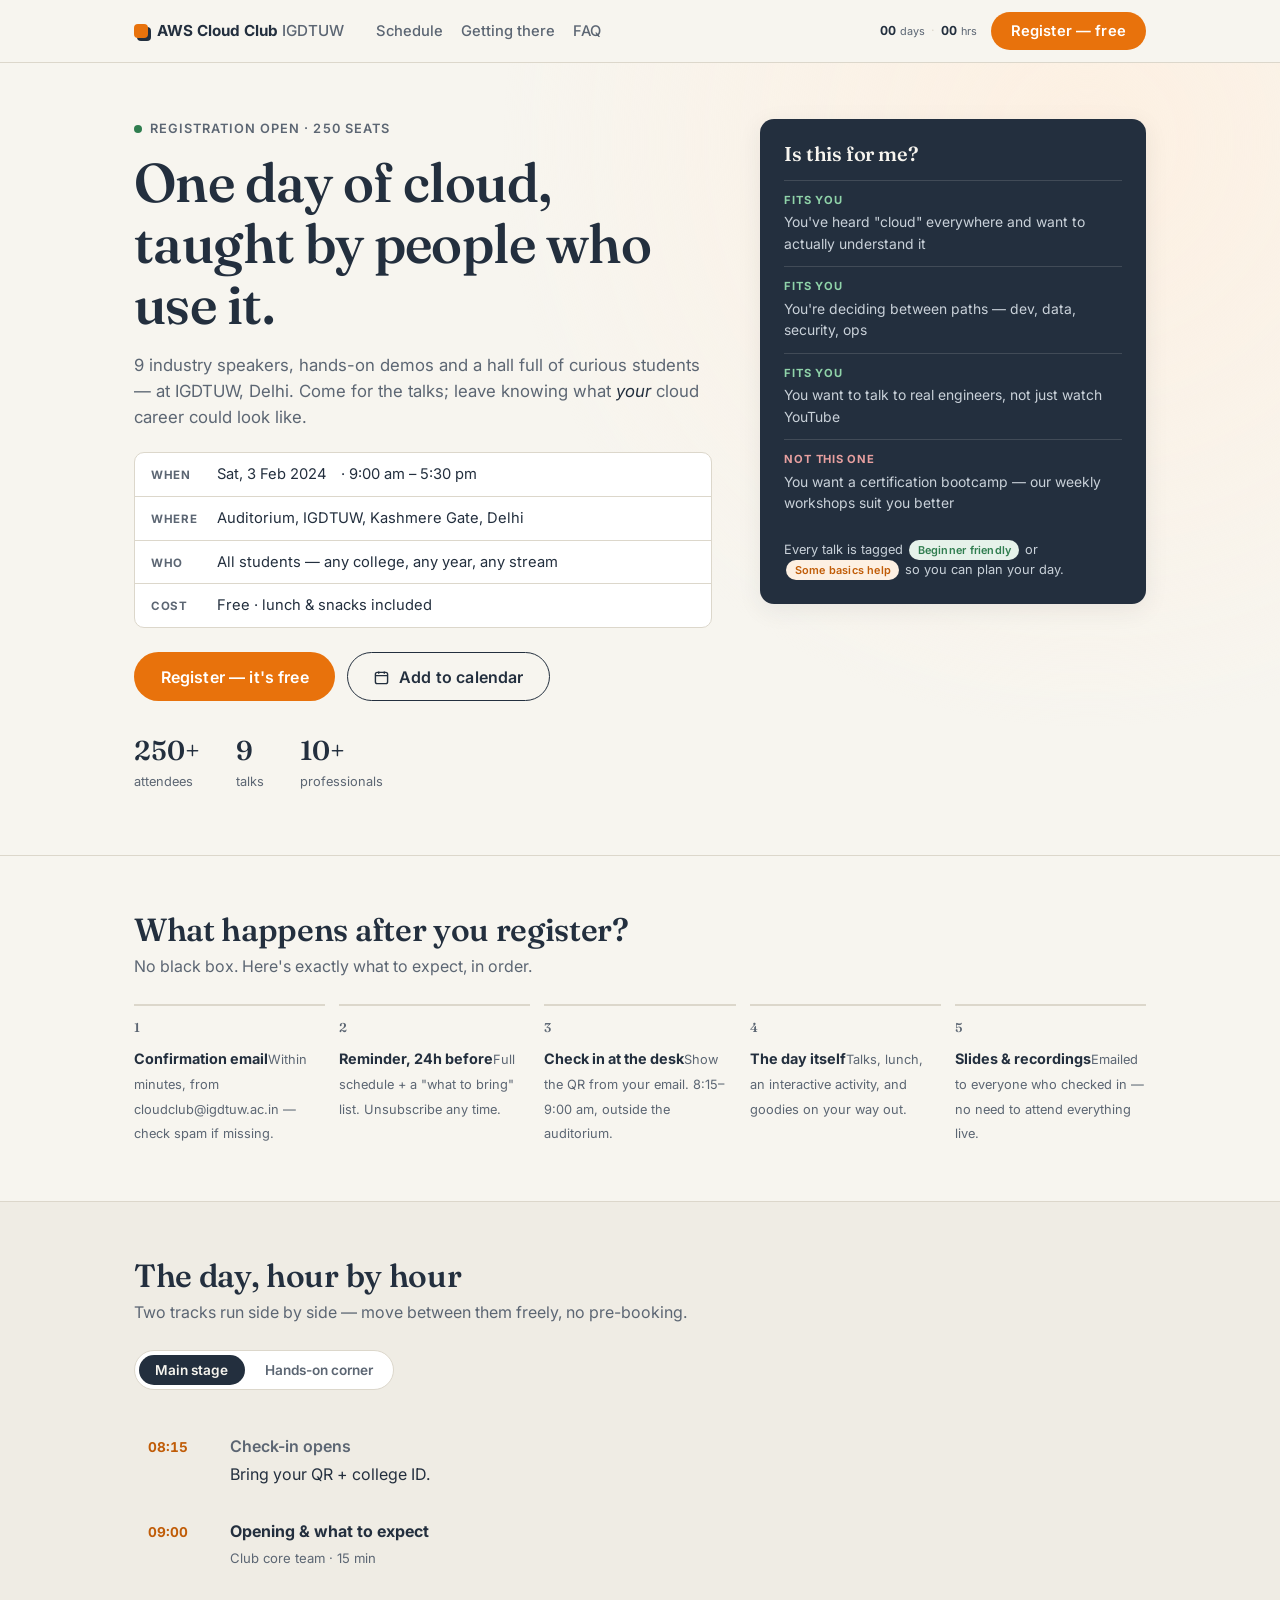
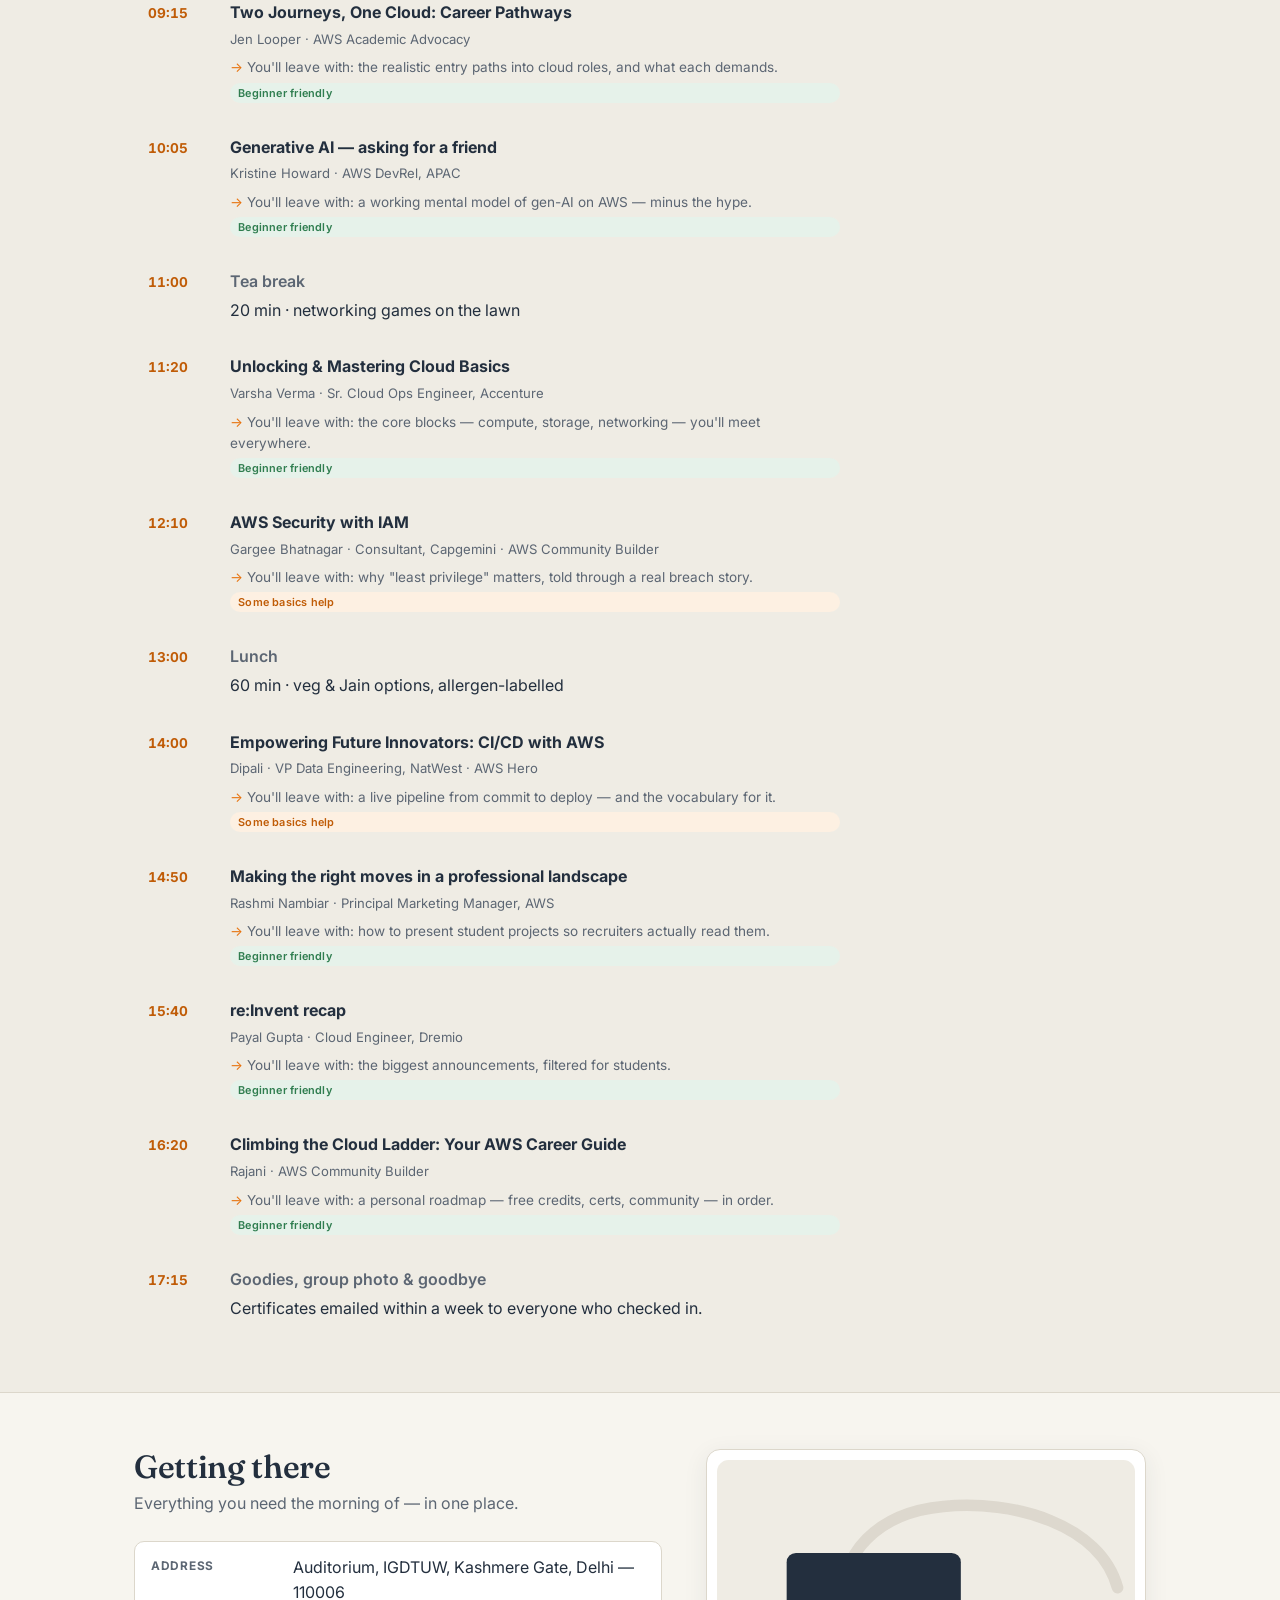
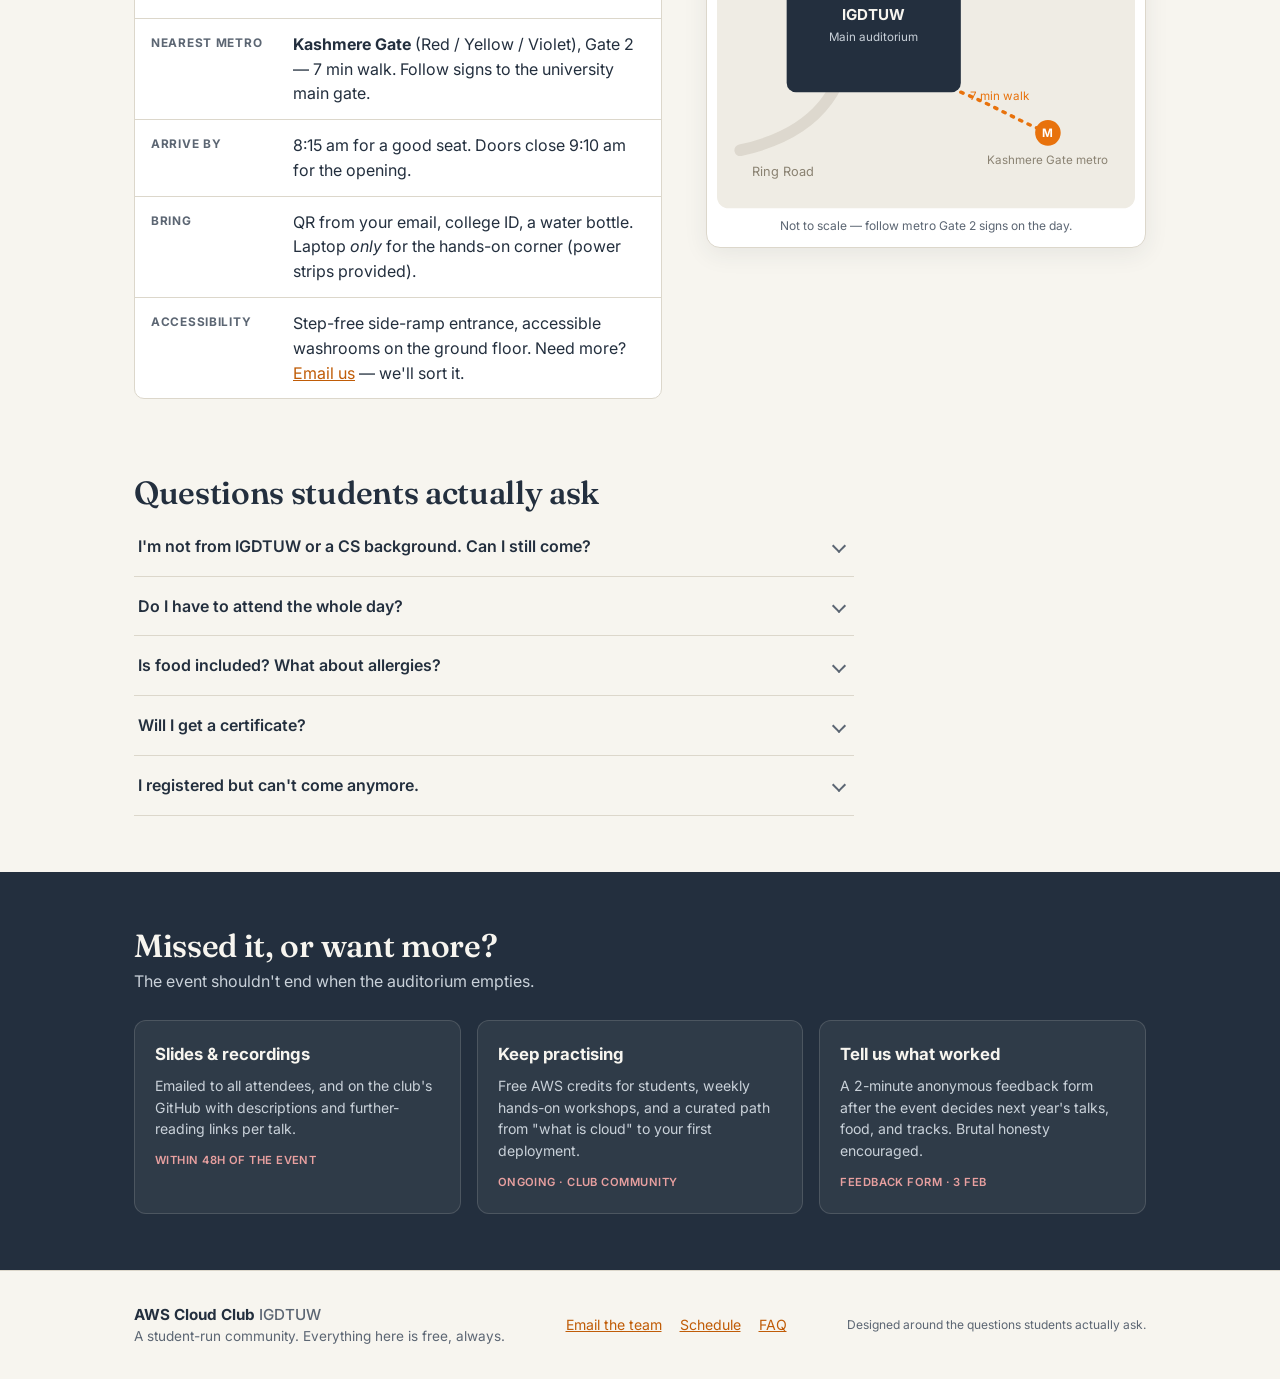
==== aws-community-day-standalone.html @ 3f14db05 "Speakers section: discovery cards + level filter; nav link; hidden-attribute CSS fix" ====
<!DOCTYPE html>
<html lang="en">
<head>
<meta charset="UTF-8">
<meta name="viewport" content="width=device-width, initial-scale=1.0">
<title>AWS Community Day — IGDTUW · 3 Feb 2024</title>
<meta name="description" content="A full day of cloud talks, hands-on learning and community — designed for students. Free, beginner-friendly, at IGDTUW Delhi.">
<link rel="preconnect" href="https://fonts.googleapis.com">
<link href="https://fonts.googleapis.com/css2?family=Fraunces:opsz,wght@9..144,560&family=Inter:wght@400;500;600;700&display=swap" rel="stylesheet">
<style>/* AWS Community Day redesign — design system
   Paper/ink editorial theme: warm paper bg, AWS squid-ink navy, one orange accent. */

:root{
  --paper:#f7f5ef; --paper-2:#efece4; --ink:#232f3e; --ink-soft:#5c6673;
  --line:#dcd7cb; --accent:#e8720c; --accent-deep:#c05c07;
  --ok:#2f7d4f; --ok-bg:#e6f2ea; --no:#8d4040; --no-bg:#f4e7e7;
  --font-body:"Inter",system-ui,sans-serif; --font-disp:"Fraunces",Georgia,serif;
  --radius:10px; --shadow:0 6px 24px rgba(35,47,62,.08);
}
*{box-sizing:border-box;margin:0;padding:0}
[hidden]{display:none!important}
html{scroll-behavior:smooth;scroll-padding-top:76px}
body{font-family:var(--font-body);color:var(--ink);background:var(--paper);line-height:1.55;-webkit-font-smoothing:antialiased}
img,svg{max-width:100%}
.wrap{max-width:1060px;margin-inline:auto;padding-inline:24px}
.skip-link{position:absolute;left:-9999px;top:0;background:var(--ink);color:#fff;padding:10px 16px;z-index:99}
.skip-link:focus{left:0}
/* type */
h1,h2{font-family:var(--font-disp);font-weight:560;letter-spacing:-.01em;line-height:1.12}
h1{font-size:clamp(2.1rem,5vw,3.4rem)}
h2{font-size:clamp(1.5rem,3vw,2rem);margin-bottom:.35rem}
h3{font-size:1.05rem}
.section-sub{color:var(--ink-soft);max-width:56ch;margin-bottom:1.6rem}
em{font-style:italic}
a{color:var(--accent-deep)}
/* buttons */
.btn{font:600 .92rem var(--font-body);border-radius:999px;border:1.5px solid transparent;cursor:pointer;padding:.62em 1.3em;transition:transform .15s,box-shadow .15s,background .15s;letter-spacing:.01em}
.btn-primary{background:var(--accent);color:#fff}
.btn-primary:hover{background:var(--accent-deep);transform:translateY(-1px);box-shadow:0 4px 14px rgba(232,114,12,.35)}
.btn-primary:active{transform:translateY(0)}
.btn-primary:focus-visible{outline:2px solid var(--ink);outline-offset:2px}
.btn-ghost{background:transparent;color:var(--ink);border-color:var(--ink)}
.btn-ghost:hover{background:var(--ink);color:var(--paper)}
.btn-lg{padding:.85em 1.6em;font-size:1rem}
.btn-block{display:block;width:100%;text-align:center;margin-top:.6rem}
.btn svg{vertical-align:-2px;margin-right:6px}
/* chips */
.chip{display:inline-block;font:600 .68rem var(--font-body);padding:.28em .75em;border-radius:999px;letter-spacing:.02em;white-space:nowrap}
.chip-beg{background:var(--ok-bg);color:var(--ok)}
.chip-mid{background:#fdf0e2;color:var(--accent-deep)}
/* ============ NAV ============ */
.nav{position:sticky;top:0;z-index:40;background:rgba(247,245,239,.92);backdrop-filter:blur(8px);border-bottom:1px solid var(--line)}
.nav-inner{max-width:1060px;margin-inline:auto;padding:12px 24px;display:flex;align-items:center;gap:20px}
.brand{display:flex;align-items:center;gap:9px;text-decoration:none;color:var(--ink)}
.brand-mark{width:14px;height:14px;border-radius:4px;background:var(--accent);display:inline-block;box-shadow:3px 3px 0 var(--ink)}
.brand-text{font-weight:700;font-size:.95rem}
.brand-text em{color:var(--ink-soft);font-style:normal;font-weight:500}
.nav-links{display:flex;gap:18px;margin-left:12px}
.nav-links a{color:var(--ink-soft);text-decoration:none;font-weight:500;font-size:.92rem}
.nav-links a:hover{color:var(--ink)}
.nav-right{margin-left:auto;display:flex;align-items:center;gap:14px}
.countdown{display:flex;align-items:baseline;gap:4px;font-size:.78rem;color:var(--ink-soft)}
.cd-num{font-weight:700;color:var(--ink);font-variant-numeric:tabular-nums}
.cd-lbl{font-size:.68rem}
.cd-sep{color:var(--line);margin-inline:2px}
.nav-toggle{display:none;background:none;border:none;cursor:pointer;padding:10px;flex-direction:column;gap:5px}
.nav-toggle span{display:block;width:20px;height:2px;background:var(--ink);border-radius:2px;transition:transform .2s}
.nav-toggle[aria-expanded="true"] span:first-child{transform:translateY(3.5px) rotate(45deg)}
.nav-toggle[aria-expanded="true"] span:last-child{transform:translateY(-3.5px) rotate(-45deg)}
.mobile-nav{display:none;flex-direction:column;padding:8px 24px 18px;border-top:1px solid var(--line)}
.mobile-nav a{padding:12px 0;color:var(--ink);text-decoration:none;font-weight:600;border-bottom:1px solid var(--line)}
/* ============ HERO ============ */
.hero{padding:56px 0 64px;border-bottom:1px solid var(--line);background:
  radial-gradient(circle at 85% 10%, #fdf0e2 0%, transparent 45%), var(--paper)}
.hero-grid{display:grid;grid-template-columns:1.5fr 1fr;gap:48px;align-items:start}
.eyebrow{display:flex;align-items:center;gap:8px;font-weight:600;font-size:.8rem;color:var(--ink-soft);text-transform:uppercase;letter-spacing:.08em;margin-bottom:14px}
.pulse-dot{width:8px;height:8px;border-radius:50%;background:var(--ok);animation:pulse 2s infinite}
@keyframes pulse{0%{box-shadow:0 0 0 0 rgba(47,125,79,.5)}70%{box-shadow:0 0 0 8px rgba(47,125,79,0)}100%{box-shadow:0 0 0 0 rgba(47,125,79,0)}}
.hero-sub{margin-top:16px;font-size:1.05rem;color:var(--ink-soft);max-width:52ch}
.hero-sub em{color:var(--ink);font-style:italic}
.hero-facts{list-style:none;margin-top:22px;border:1px solid var(--line);border-radius:var(--radius);background:#fff;overflow:hidden}
.hero-facts li{display:flex;gap:14px;padding:10px 16px;font-size:.92rem;align-items:baseline}
.hero-facts li+li{border-top:1px solid var(--line)}
.fact-k{flex:0 0 52px;font-weight:700;font-size:.72rem;text-transform:uppercase;letter-spacing:.06em;color:var(--ink-soft)}
.hero-cta{display:flex;gap:12px;margin-top:24px;flex-wrap:wrap}
.hero-note{margin-top:12px;font-size:.82rem;color:var(--ok);font-weight:600}
.hero-stats{display:flex;gap:36px;margin-top:28px}
.hero-stats div{display:flex;flex-direction:column}
.hero-stats dt{font-family:var(--font-disp);font-size:1.7rem;font-weight:560}
.hero-stats dd{font-size:.8rem;color:var(--ink-soft)}
/* "Is this for me?" card */
.hero-card{background:var(--ink);color:var(--paper);border-radius:14px;padding:24px;position:sticky;top:96px;box-shadow:var(--shadow)}
.hero-card h2{color:var(--paper);font-size:1.25rem;margin-bottom:14px}
.fit-list{list-style:none}
.fit{display:flex;flex-direction:column;gap:3px;padding:11px 0;border-top:1px solid rgba(247,245,239,.14)}
.fit b{font-size:.7rem;text-transform:uppercase;letter-spacing:.07em}
.fit.yes b{color:#8fd3a9}.fit.no b{color:#e8a0a0}
.fit span{font-size:.87rem;color:#c9d1d9}
.fit-foot{margin-top:14px;font-size:.8rem;color:#c9d1d9}
.fit-foot .chip{margin:0 2px}
/* ============ NEXT STEPS ============ */
.next-steps{padding:56px 24px}
.steps{list-style:none;display:grid;grid-template-columns:repeat(5,1fr);gap:14px;counter-reset:st}
.step{display:flex;flex-direction:column;gap:8px;border-top:2px solid var(--line);padding-top:12px}
.step-n{font-family:var(--font-disp);font-size:1.3rem;color:var(--accent);font-weight:560}
.step b{font-size:.9rem}
.step span{font-size:.8rem;color:var(--ink-soft)}
/* ============ SCHEDULE ============ */
.schedule{background:var(--paper-2);border-block:1px solid var(--line);padding:56px 0}
.track-toggle{display:inline-flex;gap:4px;background:#fff;border:1px solid var(--line);border-radius:999px;padding:4px;margin-bottom:28px}
.track-btn{border:none;background:none;font:600 .85rem var(--font-body);color:var(--ink-soft);padding:.5em 1.2em;border-radius:999px;cursor:pointer;transition:color .15s}
.track-btn:hover{color:var(--ink)}
.track-btn.is-active{background:var(--ink);color:var(--paper)}
.track-btn:focus-visible{outline:2px solid var(--accent);outline-offset:2px}
.timeline{list-style:none;max-width:720px}
.t-item{display:grid;grid-template-columns:64px 1fr;gap:18px;padding:16px 14px;border-radius:var(--radius);transition:background .15s}
.t-item:hover{background:#fff}
.t-item:not(.t-break):hover{box-shadow:var(--shadow)}
.t-time{font-weight:700;font-size:.85rem;font-variant-numeric:tabular-nums;color:var(--accent-deep);padding-top:3px}
.t-body{display:flex;flex-direction:column;gap:4px}
.t-body b{font-size:1rem}
.t-meta{font-size:.82rem;color:var(--ink-soft)}
.t-take{font-size:.85rem;color:var(--ink-soft);margin-top:4px}
.t-take::before{content:"→ ";color:var(--accent)}
.t-break .t-body b{color:var(--ink-soft);font-weight:600}
.t-item-empty .t-body span{color:var(--ink-soft)}
/* ============ VENUE ============ */
.venue{padding:56px 0}
.venue-grid{display:grid;grid-template-columns:1.2fr 1fr;gap:44px;align-items:start}
.venue-facts{display:flex;flex-direction:column;gap:0;border:1px solid var(--line);border-radius:var(--radius);background:#fff;overflow:hidden}
.venue-facts div{display:grid;grid-template-columns:130px 1fr;gap:12px;padding:13px 16px}
.venue-facts div+div{border-top:1px solid var(--line)}
.venue-facts dt{font-weight:700;font-size:.74rem;text-transform:uppercase;letter-spacing:.06em;color:var(--ink-soft);padding-top:2px}
.map-card{background:#fff;border:1px solid var(--line);border-radius:14px;padding:10px;box-shadow:var(--shadow)}
.map-card svg{display:block;border-radius:8px}
.map-card figcaption{font-size:.75rem;color:var(--ink-soft);text-align:center;padding:8px 4px 2px}
/* ============ FAQ ============ */
.faq{padding:20px 24px 56px}
.faq-list{max-width:720px}
.faq-item{border-bottom:1px solid var(--line)}
.faq-item summary{display:flex;justify-content:space-between;align-items:center;gap:12px;list-style:none;cursor:pointer;padding:17px 4px;font-weight:600}
.faq-item summary::-webkit-details-marker{display:none}
.faq-item summary:hover{color:var(--accent-deep)}
.chev{flex:0 0 10px;height:10px;border-right:2px solid var(--ink-soft);border-bottom:2px solid var(--ink-soft);transform:rotate(45deg);transition:transform .2s;margin-right:6px}
.faq-item[open] .chev{transform:rotate(-135deg);margin-top:6px}
.faq-item p{padding:0 4px 18px;color:var(--ink-soft);font-size:.94rem;max-width:60ch}
/* ============ AFTER ============ */
.after{background:var(--ink);color:var(--paper);padding:56px 0}
.after h2{color:var(--paper)}
.after .section-sub{color:#c9d1d9}
.after-cards{display:grid;grid-template-columns:repeat(3,1fr);gap:16px}
.after-card{background:rgba(247,245,239,.06);border:1px solid rgba(247,245,239,.14);border-radius:12px;padding:20px}
.after-card h3{color:var(--paper);margin-bottom:8px}
.after-card p{font-size:.88rem;color:#c9d1d9}
.after-when{display:inline-block;margin-top:12px;font-size:.7rem;font-weight:600;letter-spacing:.04em;text-transform:uppercase;color:#e8a0a0}
/* ============ FOOTER ============ */
.footer{border-top:1px solid var(--line);padding:32px 0;background:var(--paper)}
.footer-grid{display:flex;justify-content:space-between;gap:24px;flex-wrap:wrap;align-items:center}
.footer-sub{color:var(--ink-soft);font-size:.85rem}
.footer-links{display:flex;gap:18px;font-size:.88rem}
.footer-credit{font-size:.75rem;color:var(--ink-soft)}
/* ============ MODAL ============ */
.modal-root{position:fixed;inset:0;z-index:60;display:grid;place-items:center;padding:20px}
.modal-backdrop{position:absolute;inset:0;background:rgba(35,47,62,.55);backdrop-filter:blur(3px);animation:fadeIn .2s}
@keyframes fadeIn{from{opacity:0}}
.modal{position:relative;width:min(480px,100%);max-height:92vh;overflow:auto;background:var(--paper);border-radius:16px;padding:28px;box-shadow:var(--shadow);animation:pop .22s cubic-bezier(.2,.9,.3,1.2)}
@keyframes pop{from{opacity:0;transform:translateY(14px) scale(.98)}}
.modal-x{position:absolute;top:12px;right:12px;border:none;background:none;font-size:1rem;color:var(--ink-soft);cursor:pointer;padding:8px;border-radius:50%;line-height:1}
.modal-x:hover{background:var(--paper-2);color:var(--ink)}
.modal h2{font-size:1.35rem}
.modal-sub{color:var(--ink-soft);font-size:.9rem;margin:.3rem 0 1.2rem}
.field{display:flex;flex-direction:column;gap:5px;margin-bottom:14px}
.field>span{font-weight:600;font-size:.84rem}
.field .opt{font-weight:400;color:var(--ink-soft);font-size:.75rem}
.field input{font:inherit;padding:11px 13px;border:1.5px solid var(--line);border-radius:8px;background:#fff;transition:border-color .15s}
.field input:focus{outline:none;border-color:var(--accent)}
.field.invalid input{border-color:#c0453f;background:#fdf6f5}
.field-err{font-style:normal;font-size:.76rem;color:#c0453f}
.field-hint{font-size:.78rem;color:var(--ink-soft);margin:-4px 0 14px}
.modal-hint{font-size:.78rem;color:var(--ink-soft);border-top:1px dashed var(--line);padding-top:12px;margin-bottom:16px}
/* loading + confirmation */
.spinner{width:38px;height:38px;margin:34px auto 14px;border-radius:50%;border:3.5px solid var(--line);border-top-color:var(--accent);animation:spin .8s linear infinite}
@keyframes spin{to{transform:rotate(360deg)}}
.confirm{text-align:left}
.confirm-mark{width:44px;margin:2px auto 12px}
.confirm-mark svg{animation:pop .3s .05s backwards}
.confirm h2{text-align:center}
.confirm .modal-sub{text-align:center}
.confirm-box{background:#fff;border:1px solid var(--line);border-radius:10px;padding:14px 16px;margin-bottom:14px}
.confirm-box p{margin-bottom:6px;font-size:.84rem}
.confirm-box ol{padding-left:20px;font-size:.86rem;color:var(--ink-soft)}
.confirm-box li{margin:3px 0}
.confirm-note{font-size:.76rem;color:var(--ink-soft);text-align:center;margin-top:12px}
/* ============ RESPONSIVE ============ */
@media (max-width:900px){
  .hero-grid,.venue-grid{grid-template-columns:1fr}
  .hero-card{position:static}
  .steps{grid-template-columns:repeat(2,1fr)}
  .after-cards{grid-template-columns:1fr}
}
@media (max-width:700px){
  .nav-links,.countdown{display:none}
  .nav-toggle{display:flex;margin-left:auto}
  .nav-right .btn{display:none}
  .nav-toggle{order:3}
  .mobile-nav{display:flex}
  .hero{padding:36px 0}
  .hero-stats{gap:22px}
  .steps{grid-template-columns:1fr}
  .venue-facts div{grid-template-columns:1fr;gap:2px}
  .footer-grid{flex-direction:column;align-items:flex-start}
}
@media (prefers-reduced-motion:reduce){
  *,*::before,*::after{animation-duration:.001s!important;transition-duration:.001s!important}
  html{scroll-behavior:auto}
}



</style>
</head>
<body>
<a class="skip-link" href="#main">Skip to content</a>
<header class="nav" id="nav">
  <div class="nav-inner">
    <a class="brand" href="#top"><span class="brand-mark" aria-hidden="true"></span>
      <span class="brand-text">AWS Cloud Club <em>IGDTUW</em></span></a>
    <nav class="nav-links" aria-label="Primary">
      <a href="#schedule">Schedule</a><a href="#getting-there">Getting there</a><a href="#faq">FAQ</a>
    </nav>
    <div class="nav-right">
      <div class="countdown" id="countdown" aria-live="polite">
        <span class="cd-num" id="cd-d">21</span><span class="cd-lbl">days</span>
        <span class="cd-sep">·</span><span class="cd-num" id="cd-h">09</span><span class="cd-lbl">hrs</span>
      </div>
      <button class="btn btn-primary" data-open-register>Register — free</button>
    </div>
    <button class="nav-toggle" id="navToggle" aria-expanded="false" aria-controls="mobileNav" aria-label="Menu"><span></span><span></span></button>
  </div>
  <div class="mobile-nav" id="mobileNav" hidden>
    <a href="#schedule">Schedule</a><a href="#getting-there">Getting there</a><a href="#faq">FAQ</a>
    <button class="btn btn-primary btn-block" data-open-register>Register — free</button>
  </div>
</header>
<main id="main">
<section class="hero" id="top">
  <div class="wrap hero-grid">
    <div class="hero-copy">
      <p class="eyebrow"><span class="pulse-dot" aria-hidden="true"></span> Registration open · 250 seats</p>
      <h1>One day of cloud, taught by people who use it.</h1>
      <p class="hero-sub">9 industry speakers, hands-on demos and a hall full of curious students — at IGDTUW, Delhi. Come for the talks; leave knowing what <em>your</em> cloud career could look like.</p>
      <ul class="hero-facts" role="list">
        <li><span class="fact-k">When</span><time datetime="2024-02-03">Sat, 3 Feb 2024</time> · 9:00 am – 5:30 pm</li>
        <li><span class="fact-k">Where</span>Auditorium, IGDTUW, Kashmere Gate, Delhi</li>
        <li><span class="fact-k">Who</span>All students — any college, any year, any stream</li>
        <li><span class="fact-k">Cost</span>Free · lunch &amp; snacks included</li>
      </ul>
      <div class="hero-cta">
        <button class="btn btn-primary btn-lg" data-open-register>Register — it's free</button>
        <button class="btn btn-ghost btn-lg" id="calBtn">
          <svg width="15" height="15" viewBox="0 0 16 16" fill="none" aria-hidden="true"><rect x="1.5" y="2.5" width="13" height="12" rx="2" stroke="currentColor" stroke-width="1.5"/><path d="M1.5 6h13M5 1.5v2.5M11 1.5v2.5" stroke="currentColor" stroke-width="1.5"/></svg>
          Add to calendar</button>
      </div>
      <p class="hero-note" id="calNote" hidden>Added — check your downloads for the .ics file</p>
      <dl class="hero-stats">
        <div><dt>250+</dt><dd>attendees</dd></div><div><dt>9</dt><dd>talks</dd></div><div><dt>10+</dt><dd>professionals</dd></div>
      </dl>
    </div>
    <aside class="hero-card" aria-label="Who should attend">
      <h2>Is this for me?</h2>
      <ul class="fit-list" role="list">
        <li class="fit yes"><b>Fits you</b><span>You've heard "cloud" everywhere and want to actually understand it</span></li>
        <li class="fit yes"><b>Fits you</b><span>You're deciding between paths — dev, data, security, ops</span></li>
        <li class="fit yes"><b>Fits you</b><span>You want to talk to real engineers, not just watch YouTube</span></li>
        <li class="fit no"><b>Not this one</b><span>You want a certification bootcamp — our weekly workshops suit you better</span></li>
      </ul>
      <p class="fit-foot">Every talk is tagged <span class="chip chip-beg">Beginner friendly</span> or <span class="chip chip-mid">Some basics help</span> so you can plan your day.</p>
    </aside>
  </div>
</section>
<section class="next-steps wrap" aria-labelledby="next-h">
  <h2 id="next-h">What happens after you register?</h2>
  <p class="section-sub">No black box. Here's exactly what to expect, in order.</p>
  <ol class="steps" role="list">
    <li class="step"><span class="step-n">1</span><div><b>Confirmation email</b><span>Within minutes, from cloudclub@igdtuw.ac.in — check spam if missing.</span></div></li>
    <li class="step"><span class="step-n">2</span><div><b>Reminder, 24h before</b><span>Full schedule + a "what to bring" list. Unsubscribe any time.</span></div></li>
    <li class="step"><span class="step-n">3</span><div><b>Check in at the desk</b><span>Show the QR from your email. 8:15–9:00 am, outside the auditorium.</span></div></li>
    <li class="step"><span class="step-n">4</span><div><b>The day itself</b><span>Talks, lunch, an interactive activity, and goodies on your way out.</span></div></li>
    <li class="step"><span class="step-n">5</span><div><b>Slides &amp; recordings</b><span>Emailed to everyone who checked in — no need to attend everything live.</span></div></li>
  </ol>
</section>
<section class="schedule" id="schedule">
  <div class="wrap">
    <h2>The day, hour by hour</h2>
    <p class="section-sub">Two tracks run side by side — move between them freely, no pre-booking.</p>
    <div class="track-toggle" role="tablist" aria-label="Choose track">
      <button class="track-btn is-active" role="tab" aria-selected="true" data-track="main">Main stage</button>
      <button class="track-btn" role="tab" aria-selected="false" data-track="hands">Hands-on corner</button>
    </div>
    <ol class="timeline" role="list" data-track-panel="main">
      <li class="t-item t-break"><span class="t-time">08:15</span><div class="t-body"><b>Check-in opens</b><span>Bring your QR + college ID.</span></div></li>
      <li class="t-item"><span class="t-time">09:00</span><div class="t-body"><b>Opening &amp; what to expect</b><span class="t-meta">Club core team · 15 min</span></div></li>
      <li class="t-item"><span class="t-time">09:15</span><div class="t-body"><b>Two Journeys, One Cloud: Career Pathways</b><span class="t-meta">Jen Looper · AWS Academic Advocacy</span><p class="t-take">You'll leave with: the realistic entry paths into cloud roles, and what each demands.</p><span class="chip chip-beg">Beginner friendly</span></div></li>
      <li class="t-item"><span class="t-time">10:05</span><div class="t-body"><b>Generative AI — asking for a friend</b><span class="t-meta">Kristine Howard · AWS DevRel, APAC</span><p class="t-take">You'll leave with: a working mental model of gen-AI on AWS — minus the hype.</p><span class="chip chip-beg">Beginner friendly</span></div></li>
      <li class="t-item t-break"><span class="t-time">11:00</span><div class="t-body"><b>Tea break</b><span>20 min · networking games on the lawn</span></div></li>
      <li class="t-item"><span class="t-time">11:20</span><div class="t-body"><b>Unlocking &amp; Mastering Cloud Basics</b><span class="t-meta">Varsha Verma · Sr. Cloud Ops Engineer, Accenture</span><p class="t-take">You'll leave with: the core blocks — compute, storage, networking — you'll meet everywhere.</p><span class="chip chip-beg">Beginner friendly</span></div></li>
      <li class="t-item"><span class="t-time">12:10</span><div class="t-body"><b>AWS Security with IAM</b><span class="t-meta">Gargee Bhatnagar · Consultant, Capgemini · AWS Community Builder</span><p class="t-take">You'll leave with: why "least privilege" matters, told through a real breach story.</p><span class="chip chip-mid">Some basics help</span></div></li>
      <li class="t-item t-break"><span class="t-time">13:00</span><div class="t-body"><b>Lunch</b><span>60 min · veg &amp; Jain options, allergen-labelled</span></div></li>
      <li class="t-item"><span class="t-time">14:00</span><div class="t-body"><b>Empowering Future Innovators: CI/CD with AWS</b><span class="t-meta">Dipali · VP Data Engineering, NatWest · AWS Hero</span><p class="t-take">You'll leave with: a live pipeline from commit to deploy — and the vocabulary for it.</p><span class="chip chip-mid">Some basics help</span></div></li>
      <li class="t-item"><span class="t-time">14:50</span><div class="t-body"><b>Making the right moves in a professional landscape</b><span class="t-meta">Rashmi Nambiar · Principal Marketing Manager, AWS</span><p class="t-take">You'll leave with: how to present student projects so recruiters actually read them.</p><span class="chip chip-beg">Beginner friendly</span></div></li>
      <li class="t-item"><span class="t-time">15:40</span><div class="t-body"><b>re:Invent recap</b><span class="t-meta">Payal Gupta · Cloud Engineer, Dremio</span><p class="t-take">You'll leave with: the biggest announcements, filtered for students.</p><span class="chip chip-beg">Beginner friendly</span></div></li>
      <li class="t-item"><span class="t-time">16:20</span><div class="t-body"><b>Climbing the Cloud Ladder: Your AWS Career Guide</b><span class="t-meta">Rajani · AWS Community Builder</span><p class="t-take">You'll leave with: a personal roadmap — free credits, certs, community — in order.</p><span class="chip chip-beg">Beginner friendly</span></div></li>
      <li class="t-item t-break"><span class="t-time">17:15</span><div class="t-body"><b>Goodies, group photo &amp; goodbye</b><span>Certificates emailed within a week to everyone who checked in.</span></div></li>
    </ol>
    <ol class="timeline" role="list" data-track-panel="hands" hidden>
      <li class="t-item"><span class="t-time">11:20</span><div class="t-body"><b>Guided console tour</b><span class="t-meta">Club volunteers · Room A-104</span><p class="t-take">You'll leave with: a safe free account, a console tour, and a deployed static site.</p><span class="chip chip-beg">Beginner friendly</span></div></li>
      <li class="t-item"><span class="t-time">14:00</span><div class="t-body"><b>Career Q&amp;A corner</b><span class="t-meta">Speakers rotate · Foyer</span><p class="t-take">Small-group, no-mic questions with speakers. Bring your résumé if you want it read.</p><span class="chip chip-beg">Beginner friendly</span></div></li>
      <li class="t-item t-break"><span class="t-time">16:20</span><div class="t-body"><b>Cloud quiz &amp; prizes</b><span>Teams of 2 · winners take home goodies</span></div></li>
    </ol>
  </div>
</section>
<section class="venue" id="getting-there">
  <div class="wrap venue-grid">
    <div>
      <h2>Getting there</h2>
      <p class="section-sub">Everything you need the morning of — in one place.</p>
      <dl class="venue-facts">
        <div><dt>Address</dt><dd>Auditorium, IGDTUW, Kashmere Gate, Delhi — 110006</dd></div>
        <div><dt>Nearest metro</dt><dd><b>Kashmere Gate</b> (Red / Yellow / Violet), Gate 2 — 7 min walk. Follow signs to the university main gate.</dd></div>
        <div><dt>Arrive by</dt><dd>8:15 am for a good seat. Doors close 9:10 am for the opening.</dd></div>
        <div><dt>Bring</dt><dd>QR from your email, college ID, a water bottle. Laptop <em>only</em> for the hands-on corner (power strips provided).</dd></div>
        <div><dt>Accessibility</dt><dd>Step-free side-ramp entrance, accessible washrooms on the ground floor. Need more? <a href="mailto:cloudclub@igdtuw.ac.in">Email us</a> — we'll sort it.</dd></div>
      </dl>
    </div>
    <figure class="map-card" role="img" aria-label="Simple sketch map of IGDTUW near Kashmere Gate metro">
      <svg viewBox="0 0 360 300" aria-hidden="true">
        <rect width="360" height="300" rx="10" fill="#efece4"/>
        <path d="M20 250 C90 235 120 190 110 130 C102 80 140 45 195 40 C255 34 330 55 345 110" fill="none" stroke="#b9b2a4" stroke-width="10" stroke-linecap="round" opacity=".35"/>
        <text x="30" y="272" font-family="Inter" font-size="11" fill="#8a8272">Ring Road</text>
        <rect x="60" y="80" width="150" height="120" rx="8" fill="#232f3e"/>
        <text x="135" y="138" text-anchor="middle" font-family="Inter" font-weight="700" font-size="13" fill="#f7f5ef">IGDTUW</text>
        <text x="135" y="156" text-anchor="middle" font-family="Inter" font-size="10" fill="#c9d1d9">Main auditorium</text>
        <circle cx="285" cy="235" r="11" fill="#e8720c"/>
        <text x="285" y="239" text-anchor="middle" font-family="Inter" font-weight="700" font-size="10" fill="#fff">M</text>
        <text x="285" y="262" text-anchor="middle" font-family="Inter" font-size="10" fill="#8a8272">Kashmere Gate metro</text>
        <path d="M210 200 C235 210 255 222 276 231" fill="none" stroke="#e8720c" stroke-width="3" stroke-dasharray="2 6" stroke-linecap="round"/>
        <text x="243" y="207" font-family="Inter" font-size="10" fill="#e8720c" text-anchor="middle">7 min walk</text>
      </svg>
      <figcaption>Not to scale — follow metro Gate 2 signs on the day.</figcaption>
    </figure>
  </div>
</section>
<section class="wrap faq" id="faq">
  <h2>Questions students actually ask</h2>
  <div class="faq-list">
    <details class="faq-item"><summary>I'm not from IGDTUW or a CS background. Can I still come?<span class="chev" aria-hidden="true"></span></summary><p>Yes — any college, year, and stream. Talks tagged <span class="chip chip-beg">Beginner friendly</span> assume zero cloud knowledge.</p></details>
    <details class="faq-item"><summary>Do I have to attend the whole day?<span class="chev" aria-hidden="true"></span></summary><p>No. Check in once in the morning and attend whatever fits — you still get the certificate and recordings.</p></details>
    <details class="faq-item"><summary>Is food included? What about allergies?<span class="chev" aria-hidden="true"></span></summary><p>Lunch and snacks are free. Veg and Jain options always; allergen labels on every dish. Note severe allergies in the form and we'll coordinate with caterers.</p></details>
    <details class="faq-item"><summary>Will I get a certificate?<span class="chev" aria-hidden="true"></span></summary><p>Yes — an e-certificate within a week to everyone who checks in. No per-session tracking, no penalty for stepping out.</p></details>
    <details class="faq-item"><summary>I registered but can't come anymore.<span class="chev" aria-hidden="true"></span></summary><p><a href="mailto:cloudclub@igdtuw.ac.in">Email us</a> so your seat goes to someone on the waitlist — no hard feelings.</p></details>
  </div>
</section>
<section class="after">
  <div class="wrap">
    <h2>Missed it, or want more?</h2>
    <p class="section-sub">The event shouldn't end when the auditorium empties.</p>
    <div class="after-cards">
      <article class="after-card"><h3>Slides &amp; recordings</h3><p>Emailed to all attendees, and on the club's GitHub with descriptions and further-reading links per talk.</p><span class="after-when">Within 48h of the event</span></article>
      <article class="after-card"><h3>Keep practising</h3><p>Free AWS credits for students, weekly hands-on workshops, and a curated path from "what is cloud" to your first deployment.</p><span class="after-when">Ongoing · club community</span></article>
      <article class="after-card"><h3>Tell us what worked</h3><p>A 2-minute anonymous feedback form after the event decides next year's talks, food, and tracks. Brutal honesty encouraged.</p><span class="after-when">Feedback form · 3 Feb</span></article>
    </div>
  </div>
</section>
<footer class="footer">
  <div class="wrap footer-grid">
    <div><p class="brand-text">AWS Cloud Club <em>IGDTUW</em></p><p class="footer-sub">A student-run community. Everything here is free, always.</p></div>
    <div class="footer-links"><a href="mailto:cloudclub@igdtuw.ac.in">Email the team</a><a href="#schedule">Schedule</a><a href="#faq">FAQ</a></div>
    <p class="footer-credit">Designed around the questions students actually ask.</p>
  </div>
</footer>
</main>
<div class="modal-root" id="regModal" hidden>
  <div class="modal-backdrop" data-close-modal></div>
  <div class="modal" role="dialog" aria-modal="true" aria-labelledby="regTitle">
    <form id="regForm" class="modal-step" novalidate>
      <button type="button" class="modal-x" data-close-modal aria-label="Close">✕</button>
      <h2 id="regTitle">Register for AWS Community Day</h2>
      <p class="modal-sub">Free · 3 Feb 2024 · IGDTUW, Delhi. Takes about 40 seconds.</p>
      <label class="field"><span>Name</span><input name="name" type="text" required autocomplete="name" placeholder="Your full name"><em class="field-err" data-err hidden>Please enter your name so we can print your badge.</em></label>
      <label class="field"><span>Email</span><input name="email" type="email" required autocomplete="email" placeholder="you@college.edu"><em class="field-err" data-err hidden>That email doesn't look right — double-check it?</em></label>
      <label class="field"><span>College &amp; year</span><input name="college" type="text" required placeholder="e.g. IGDTUW, 2nd year"><em class="field-err" data-err hidden>We need this for headcount per college.</em></label>
      <label class="field"><span>Anything we should plan for? <i class="opt">optional</i></span><input name="notes" type="text" placeholder="Allergies, accessibility needs, anything at all"></label>
      <p class="modal-hint">No account, no payment, no spam. One confirmation email + one reminder — that's it.</p>
      <button class="btn btn-primary btn-lg btn-block" type="submit">Confirm my seat</button>
      <button class="btn btn-ghost btn-lg btn-block" type="button" data-close-modal>Not now</button>
    </form>
    <div class="modal-step" data-step="loading" hidden>
      <div class="spinner" role="status" aria-label="Registering"></div>
      <p class="modal-sub" style="text-align:center">Reserving your seat…</p>
    </div>
    <div class="modal-step confirm" data-step="done" hidden>
      <div class="confirm-mark" aria-hidden="true"><svg viewBox="0 0 40 40"><circle cx="20" cy="20" r="18" fill="none" stroke="#e8720c" stroke-width="3"/><path d="M12 21l5 5 11-11" fill="none" stroke="#e8720c" stroke-width="3.4" stroke-linecap="round" stroke-linejoin="round"/></svg></div>
      <h2>You're in, <span id="confName">friend</span>!</h2>
      <p class="modal-sub">A confirmation with your check-in QR is on its way to <b id="confEmail">your inbox</b> — usually a couple of minutes.</p>
      <div class="confirm-box">
        <p><b>Your next 3 steps</b></p>
        <ol><li>Add it to your calendar so it doesn't sneak up on you</li><li>Watch for the reminder email on 2 Feb</li><li>Show the QR + college ID at check-in, 8:15–9:00 am</li></ol>
      </div>
      <button class="btn btn-primary btn-lg btn-block" id="confCalBtn">Add to calendar</button>
      <button class="btn btn-ghost btn-lg btn-block" data-close-modal>Back to the site</button>
      <p class="confirm-note">Something came up? <a href="mailto:cloudclub@igdtuw.ac.in">Email us</a> and we'll release your seat — no questions asked.</p>
    </div>
  </div>
</div>
<script>/* AWS Community Day — interactions
   No frameworks. Four things: registration modal flow (form -> loading -> confirmation),
   track tabs, live countdown, and client-side .ics calendar file generation. */
(function () {
  "use strict";

  var EVENT = {
    title: "AWS Community Day — IGDTUW",
    start: new Date("2024-02-03T09:00:00+05:30"),
    end: new Date("2024-02-03T17:30:00+05:30"),
    loc: "Auditorium, IGDTUW, Kashmere Gate, Delhi",
    desc: "A full day of cloud talks and hands-on learning for students. Check-in 8:15-9:00 am; bring the QR from your email + college ID."
  };

  /* ---------- mobile nav ---------- */
  var navToggle = document.getElementById("navToggle");
  var mobileNav = document.getElementById("mobileNav");
  navToggle.addEventListener("click", function () {
    var open = navToggle.getAttribute("aria-expanded") === "true";
    navToggle.setAttribute("aria-expanded", String(!open));
    mobileNav.hidden = open;
  });
  mobileNav.addEventListener("click", function (e) {
    if (e.target.tagName === "A") { mobileNav.hidden = true; navToggle.setAttribute("aria-expanded", "false"); }
  });

  /* ---------- countdown ---------- */
  var cd = { d: document.getElementById("cd-d"), h: document.getElementById("cd-h") };
  function tick() {
    var now = new Date();
    if (now > EVENT.start) {
      cd.d.textContent = "00"; cd.h.textContent = "00";
      document.getElementById("countdown").title = "It's event day! Doors open 8:15 am.";
      return;
    }
    var ms = EVENT.start - now;
    cd.d.textContent = String(Math.floor(ms / 864e5)).padStart(2, "0");
    cd.h.textContent = String(Math.floor((ms % 864e5) / 36e5)).padStart(2, "0");
  }
  tick(); setInterval(tick, 60000);

  /* ---------- track tabs ---------- */
  var trackBtns = document.querySelectorAll(".track-btn");
  var panels = document.querySelectorAll("[data-track-panel]");
  trackBtns.forEach(function (btn) {
    btn.addEventListener("click", function () {
      trackBtns.forEach(function (b) { b.classList.toggle("is-active", b === btn); b.setAttribute("aria-selected", String(b === btn)); });
      panels.forEach(function (p) { p.hidden = p.getAttribute("data-track-panel") !== btn.getAttribute("data-track"); });
    });
  });

  /* ---------- .ics generation (no external service) ---------- */
  function pad(n) { return String(n).padStart(2, "0"); }
  function ics(dt) {
    return dt.getUTCFullYear() + pad(dt.getUTCMonth() + 1) + pad(dt.getUTCDate()) + "T" +
      pad(dt.getUTCHours()) + pad(dt.getUTCMinutes()) + pad(dt.getUTCSeconds()) + "Z";
  }
  function addToCalendar() {
    var icsText = [
      "BEGIN:VCALENDAR", "VERSION:2.0", "PRODID:-//AWS Cloud Club IGDTUW//Community Day//EN",
      "BEGIN:VEVENT",
      "UID:" + Date.now() + "@awscloudclub-igdtuw",
      "DTSTAMP:" + ics(new Date()),
      "DTSTART:" + ics(EVENT.start),
      "DTEND:" + ics(EVENT.end),
      "SUMMARY:" + EVENT.title,
      "LOCATION:" + EVENT.loc,
      "DESCRIPTION:" + EVENT.desc.replace(/,/g, "\\,"),
      "BEGIN:VALARM", "TRIGGER:-P1D", "ACTION:DISPLAY", "DESCRIPTION:AWS Community Day is tomorrow", "END:VALARM",
      "END:VEVENT", "END:VCALENDAR"
    ].join("\r\n");
    var blob = new Blob([icsText], { type: "text/calendar" });
    var a = document.createElement("a");
    a.href = URL.createObjectURL(blob);
    a.download = "aws-community-day.ics";
    document.body.appendChild(a); a.click(); a.remove();
    setTimeout(function () { URL.revokeObjectURL(a.href); }, 4000);
    var note = document.getElementById("calNote");
    if (note) { note.hidden = false; setTimeout(function () { note.hidden = true; }, 5000); }
  }
  document.getElementById("calBtn").addEventListener("click", addToCalendar);

  /* ---------- registration modal: form -> loading -> confirmation ---------- */
  var modal = document.getElementById("regModal");
  var form = document.getElementById("regForm");
  var lastFocus = null;

  function openModal() {
    lastFocus = document.activeElement;
    modal.hidden = false;
    form.hidden = false;
    modal.querySelectorAll(".modal-step").forEach(function (s) { if (s !== form) s.hidden = true; });
    document.body.style.overflow = "hidden";
    form.querySelector("input").focus();
  }
  function closeModal() {
    modal.hidden = true;
    document.body.style.overflow = "";
    if (lastFocus) lastFocus.focus();
  }
  document.querySelectorAll("[data-open-register]").forEach(function (b) {
    b.addEventListener("click", function () { mobileNav.hidden = true; openModal(); });
  });
  modal.addEventListener("click", function (e) {
    if (e.target.closest("[data-close-modal]")) closeModal();
  });
  document.addEventListener("keydown", function (e) {
    if (e.key === "Escape" && !modal.hidden) closeModal();
  });

  /* inline validation — friendly, per-field */
  form.addEventListener("submit", function (e) {
    e.preventDefault();
    var ok = true, firstBad = null;
    form.querySelectorAll(".field").forEach(function (f) {
      var input = f.querySelector("input");
      var err = f.querySelector("[data-err]");
      if (!err) return;
      var bad = !input.value.trim() ||
        (input.type === "email" && !/^[^\s@]+@[^\s@]+\.[^\s@]{2,}$/.test(input.value));
      f.classList.toggle("invalid", bad);
      err.hidden = !bad;
      if (bad) { ok = false; if (!firstBad) firstBad = input; }
    });
    if (!ok) { firstBad.focus(); return; }

    var name = form.elements.name.value.trim();
    var email = form.elements.email.value.trim();
    form.hidden = true;
    var loading = modal.querySelector('[data-step="loading"]');
    loading.hidden = false;
    /* simulated latency so the loading state is honest, not decorative */
    setTimeout(function () {
      loading.hidden = true;
      document.getElementById("confName").textContent = name.split(" ")[0];
      document.getElementById("confEmail").textContent = email;
      modal.querySelector('[data-step="done"]').hidden = false;
    }, 1100);
  });
  form.querySelectorAll("input").forEach(function (input) {
    input.addEventListener("input", function () {
      var f = input.closest(".field");
      f.classList.remove("invalid");
      var err = f.querySelector("[data-err]");
      if (err) err.hidden = true;
    });
  });
  document.getElementById("confCalBtn").addEventListener("click", addToCalendar);
})();


</script>
</body>
</html>
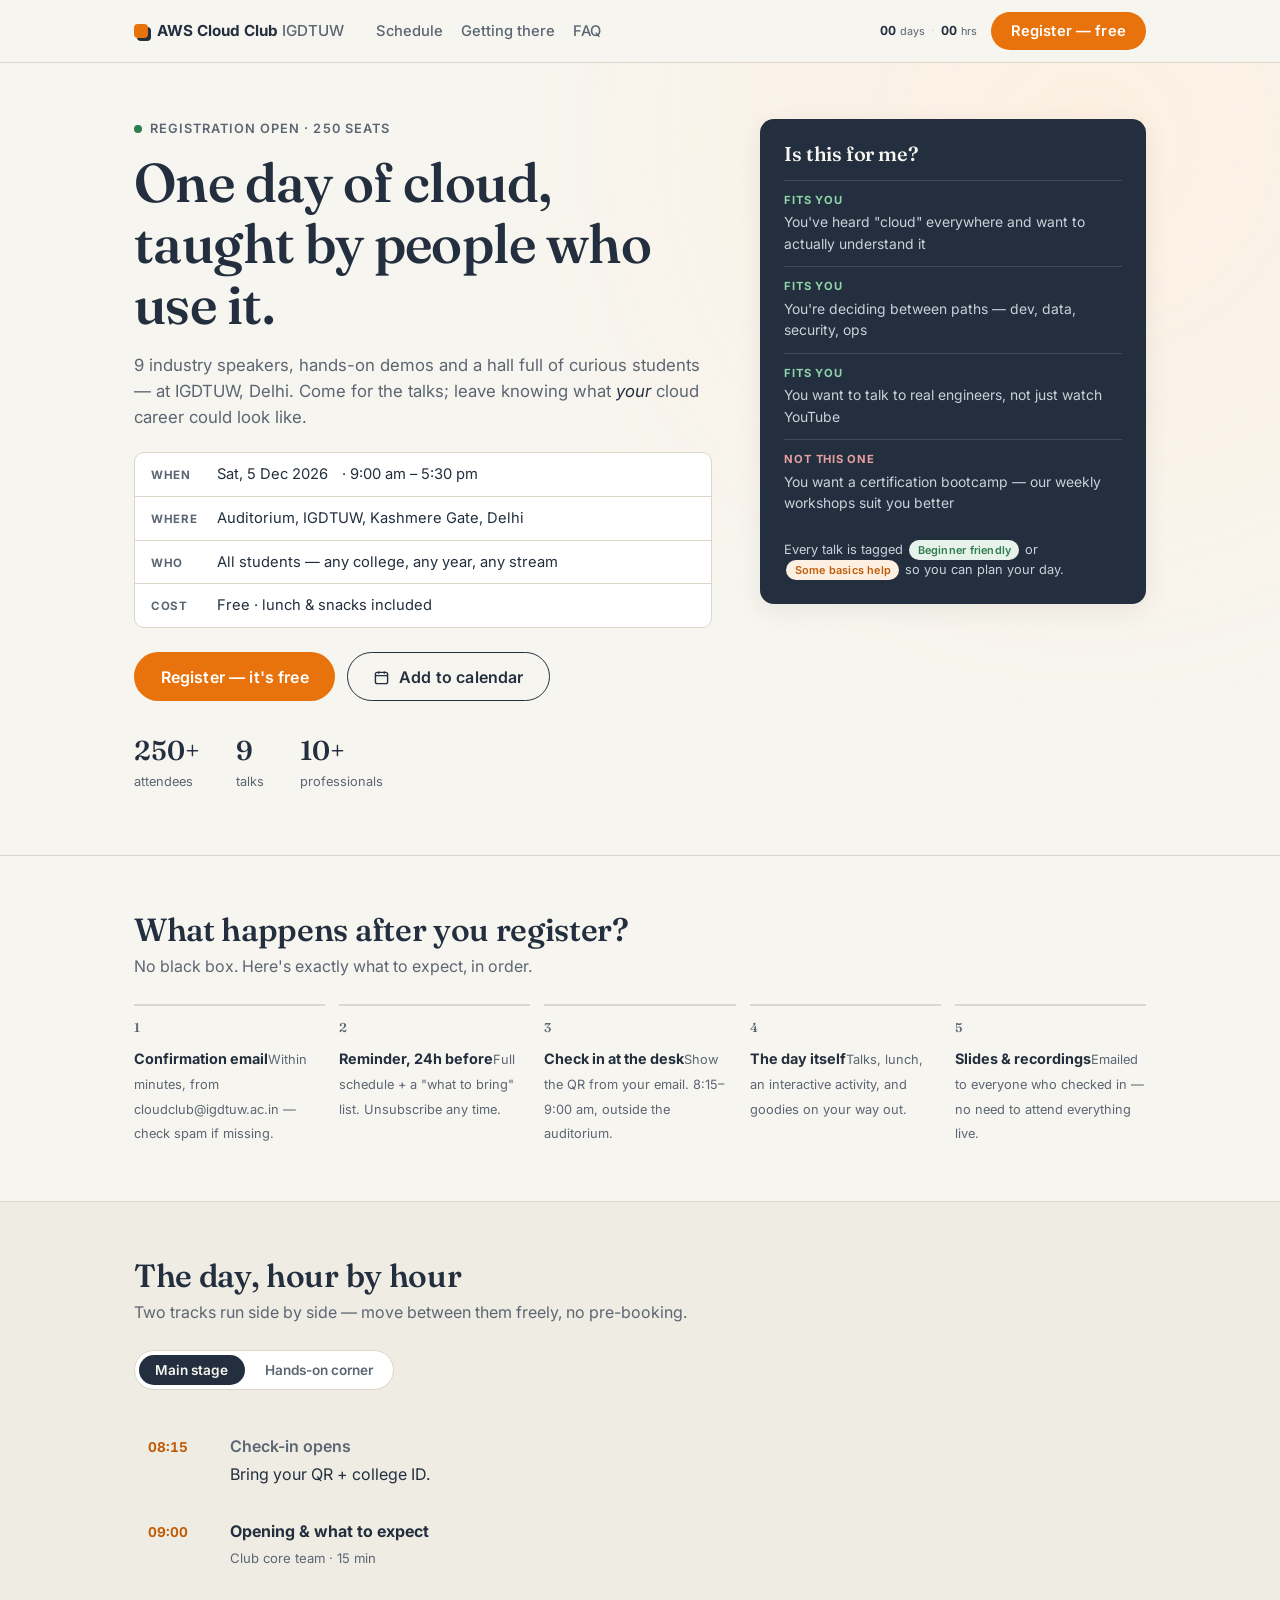
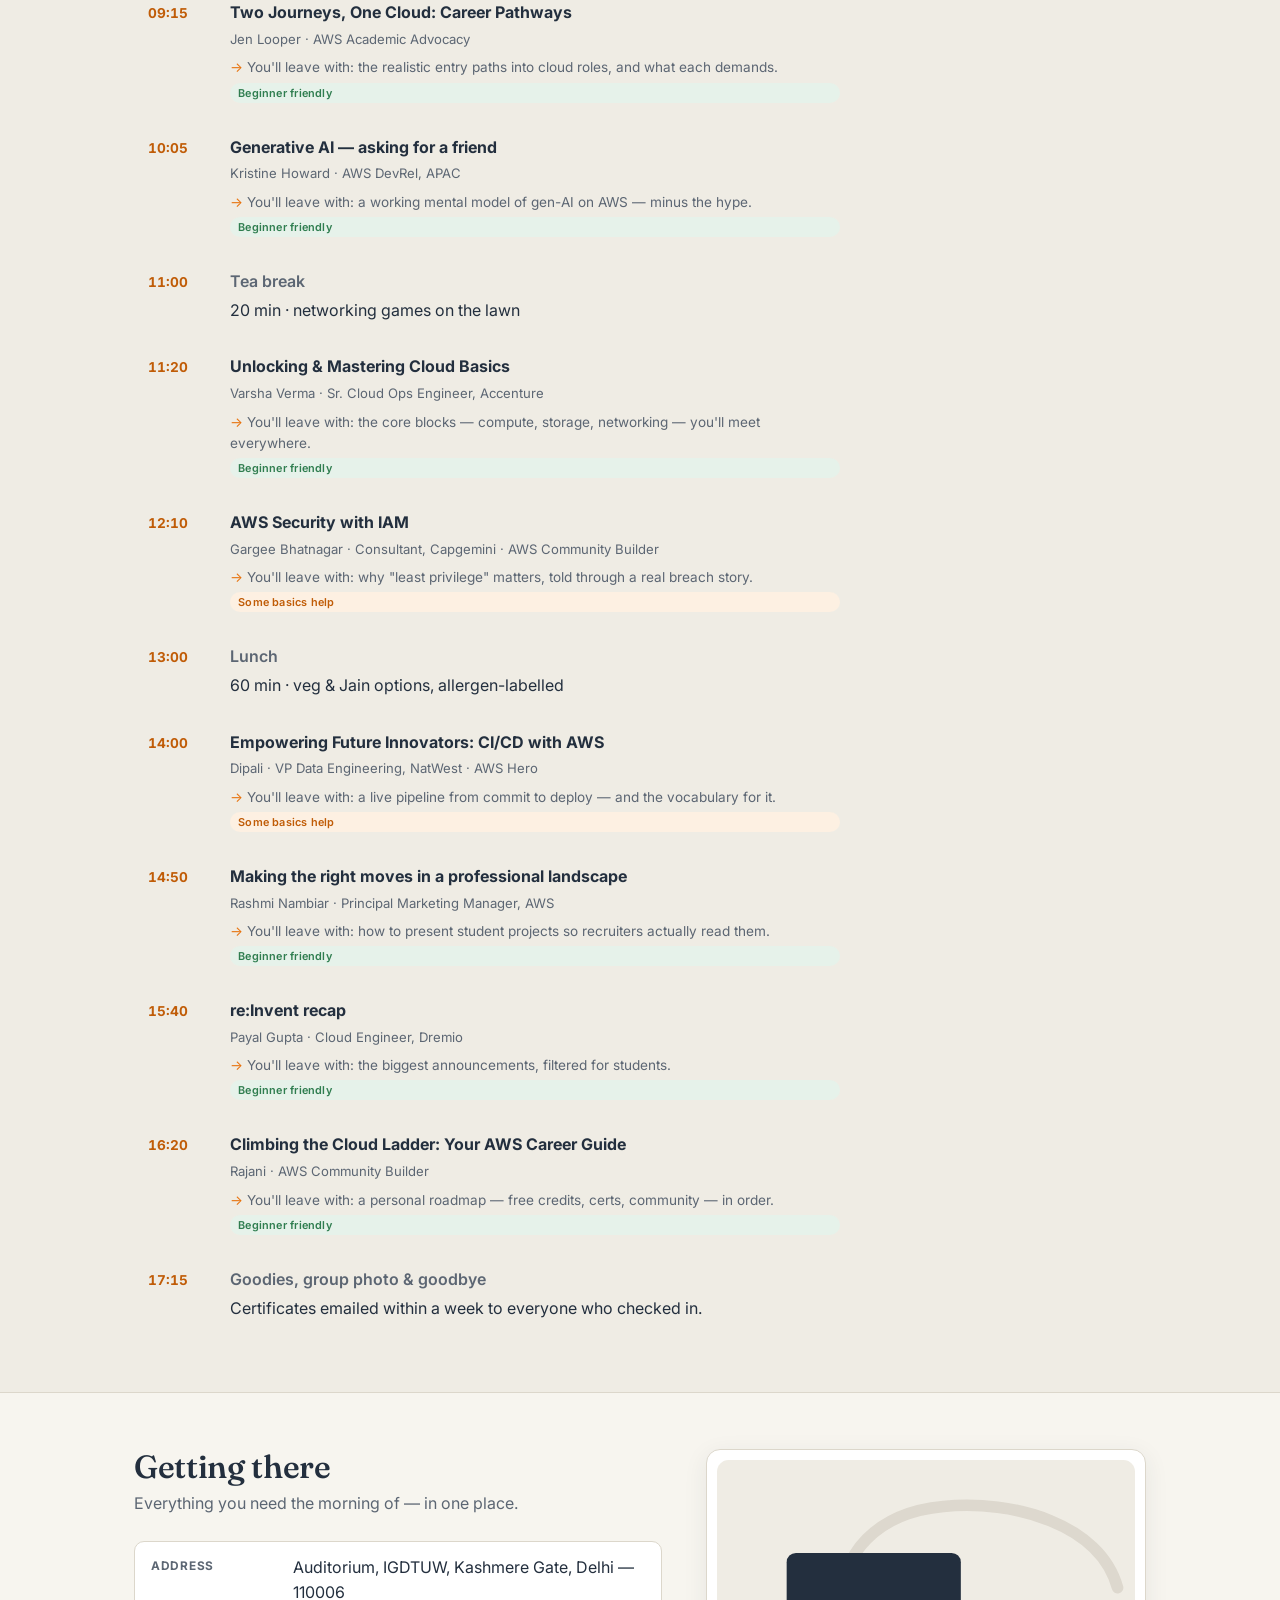
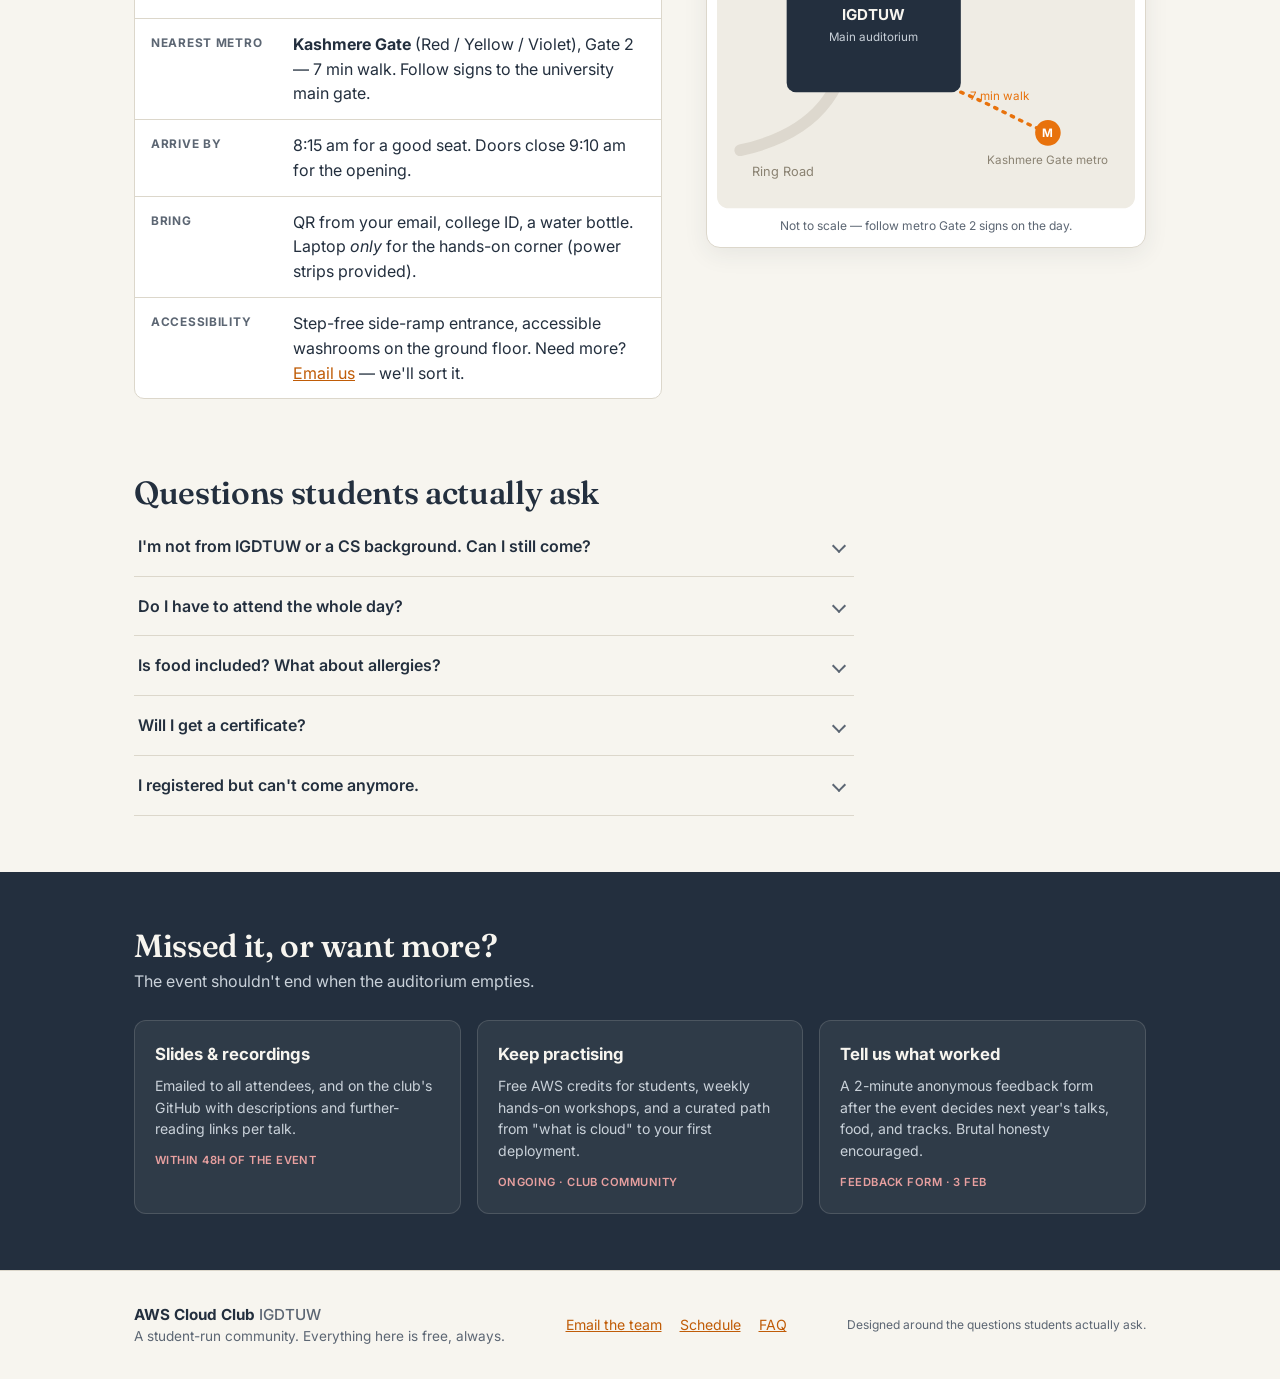
==== commit b6c04b27: "Update event date to 5 Dec 2026" ====
--- a/aws-community-day-standalone.html
+++ b/aws-community-day-standalone.html
@@ -3,7 +3,7 @@
 <head>
 <meta charset="UTF-8">
 <meta name="viewport" content="width=device-width, initial-scale=1.0">
-<title>AWS Community Day — IGDTUW · 3 Feb 2024</title>
+<title>AWS Community Day — IGDTUW · Sat, 5 Dec 2026</title>
 <meta name="description" content="A full day of cloud talks, hands-on learning and community — designed for students. Free, beginner-friendly, at IGDTUW Delhi.">
 <link rel="preconnect" href="https://fonts.googleapis.com">
 <link href="https://fonts.googleapis.com/css2?family=Fraunces:opsz,wght@9..144,560&family=Inter:wght@400;500;600;700&display=swap" rel="stylesheet">
@@ -250,7 +250,7 @@
       <h1>One day of cloud, taught by people who use it.</h1>
       <p class="hero-sub">9 industry speakers, hands-on demos and a hall full of curious students — at IGDTUW, Delhi. Come for the talks; leave knowing what <em>your</em> cloud career could look like.</p>
       <ul class="hero-facts" role="list">
-        <li><span class="fact-k">When</span><time datetime="2024-02-03">Sat, 3 Feb 2024</time> · 9:00 am – 5:30 pm</li>
+        <li><span class="fact-k">When</span><time datetime="2026-12-05">Sat, 5 Dec 2026</time> · 9:00 am – 5:30 pm</li>
         <li><span class="fact-k">Where</span>Auditorium, IGDTUW, Kashmere Gate, Delhi</li>
         <li><span class="fact-k">Who</span>All students — any college, any year, any stream</li>
         <li><span class="fact-k">Cost</span>Free · lunch &amp; snacks included</li>
@@ -385,7 +385,7 @@
     <form id="regForm" class="modal-step" novalidate>
       <button type="button" class="modal-x" data-close-modal aria-label="Close">✕</button>
       <h2 id="regTitle">Register for AWS Community Day</h2>
-      <p class="modal-sub">Free · 3 Feb 2024 · IGDTUW, Delhi. Takes about 40 seconds.</p>
+      <p class="modal-sub">Free · Sat, 5 Dec 2026 · IGDTUW, Delhi. Takes about 40 seconds.</p>
       <label class="field"><span>Name</span><input name="name" type="text" required autocomplete="name" placeholder="Your full name"><em class="field-err" data-err hidden>Please enter your name so we can print your badge.</em></label>
       <label class="field"><span>Email</span><input name="email" type="email" required autocomplete="email" placeholder="you@college.edu"><em class="field-err" data-err hidden>That email doesn't look right — double-check it?</em></label>
       <label class="field"><span>College &amp; year</span><input name="college" type="text" required placeholder="e.g. IGDTUW, 2nd year"><em class="field-err" data-err hidden>We need this for headcount per college.</em></label>
@@ -420,8 +420,8 @@
 
   var EVENT = {
     title: "AWS Community Day — IGDTUW",
-    start: new Date("2024-02-03T09:00:00+05:30"),
-    end: new Date("2024-02-03T17:30:00+05:30"),
+    start: new Date("2026-12-05T09:00:00+05:30"),
+    end: new Date("2026-12-05T17:30:00+05:30"),
     loc: "Auditorium, IGDTUW, Kashmere Gate, Delhi",
     desc: "A full day of cloud talks and hands-on learning for students. Check-in 8:15-9:00 am; bring the QR from your email + college ID."
   };
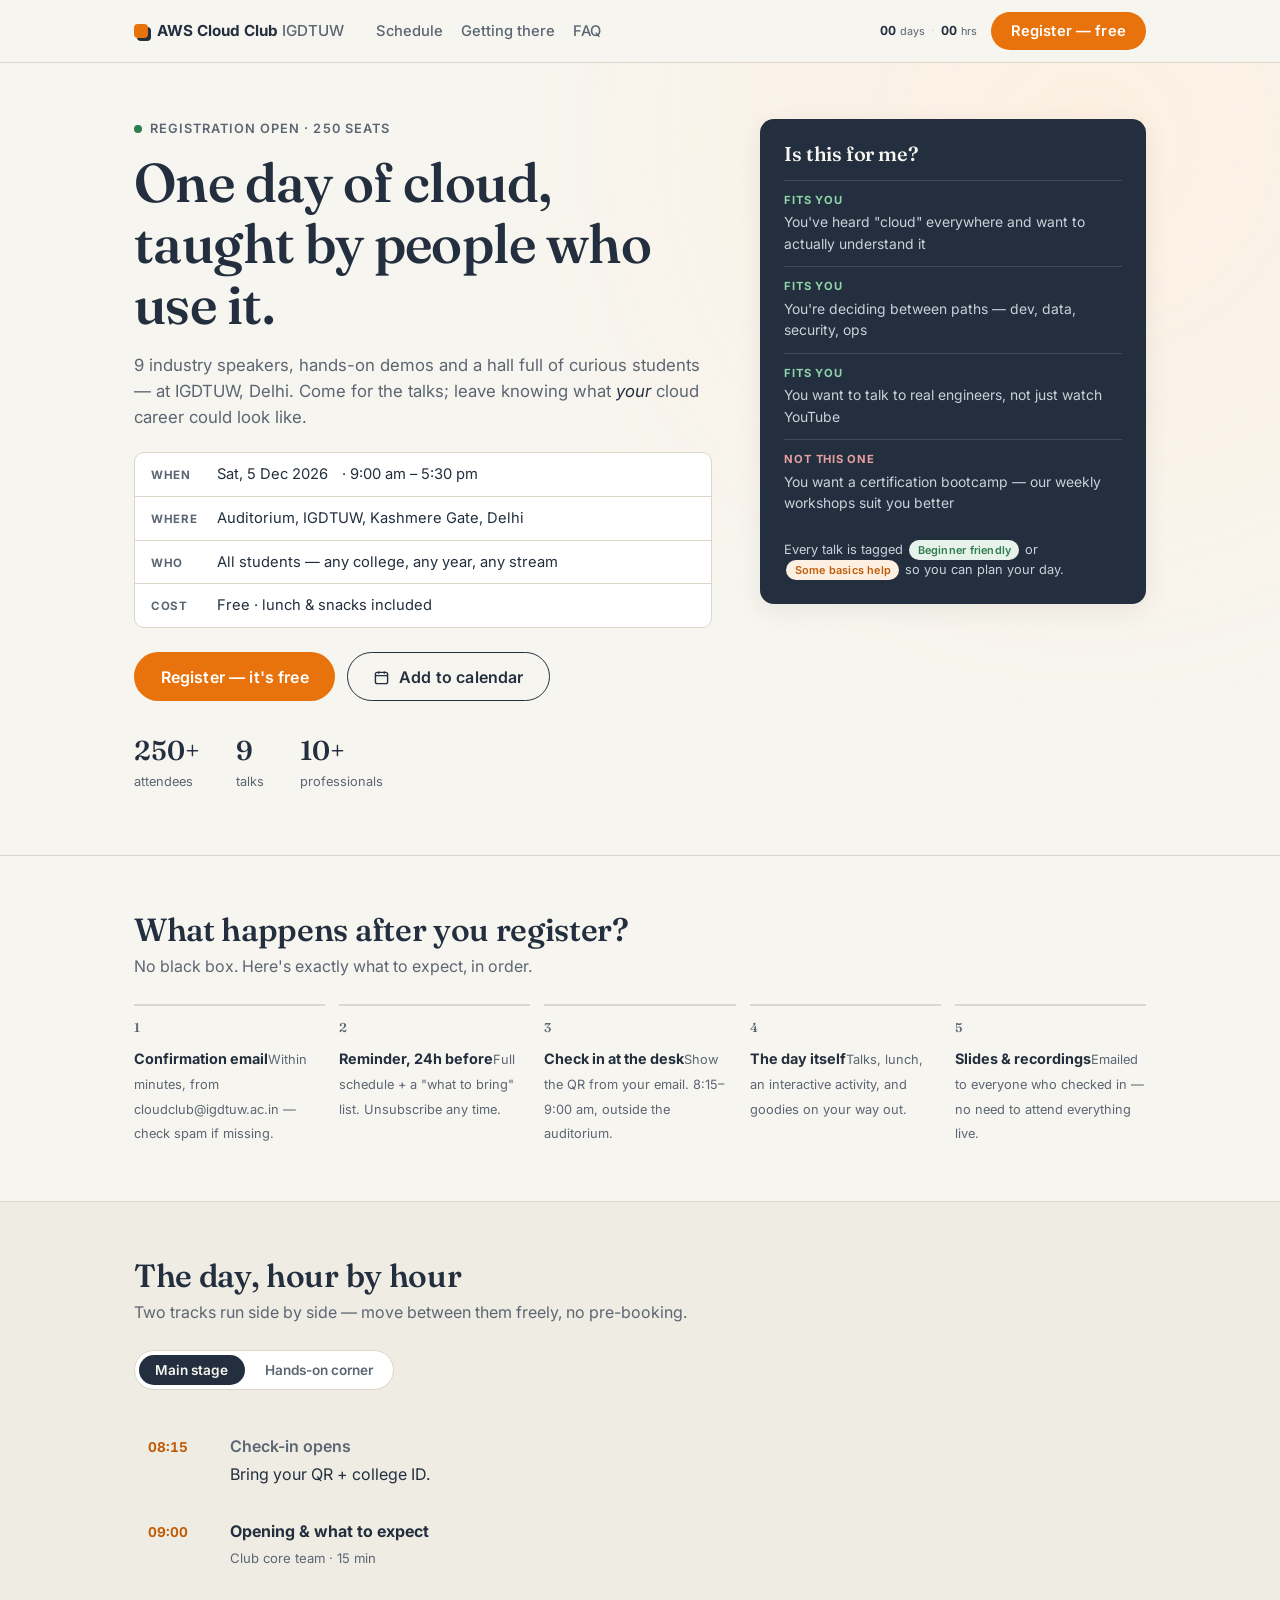
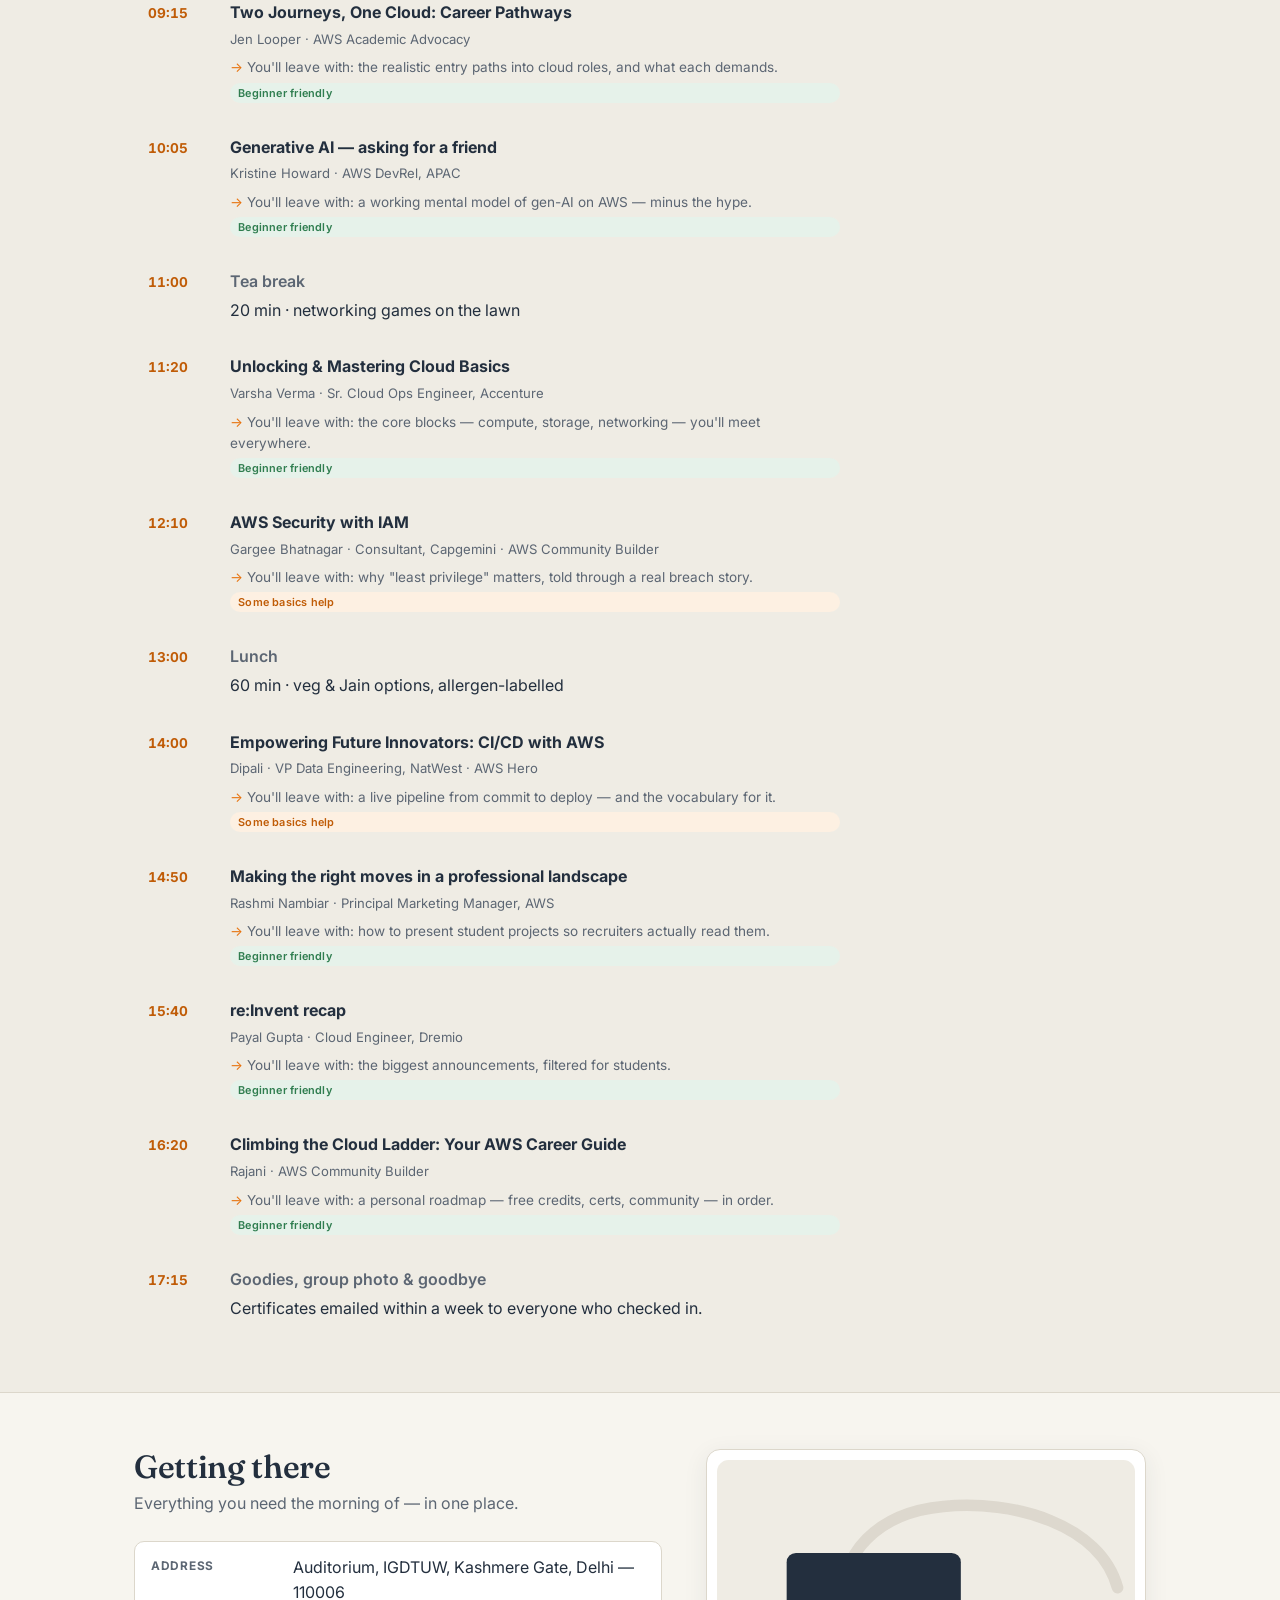
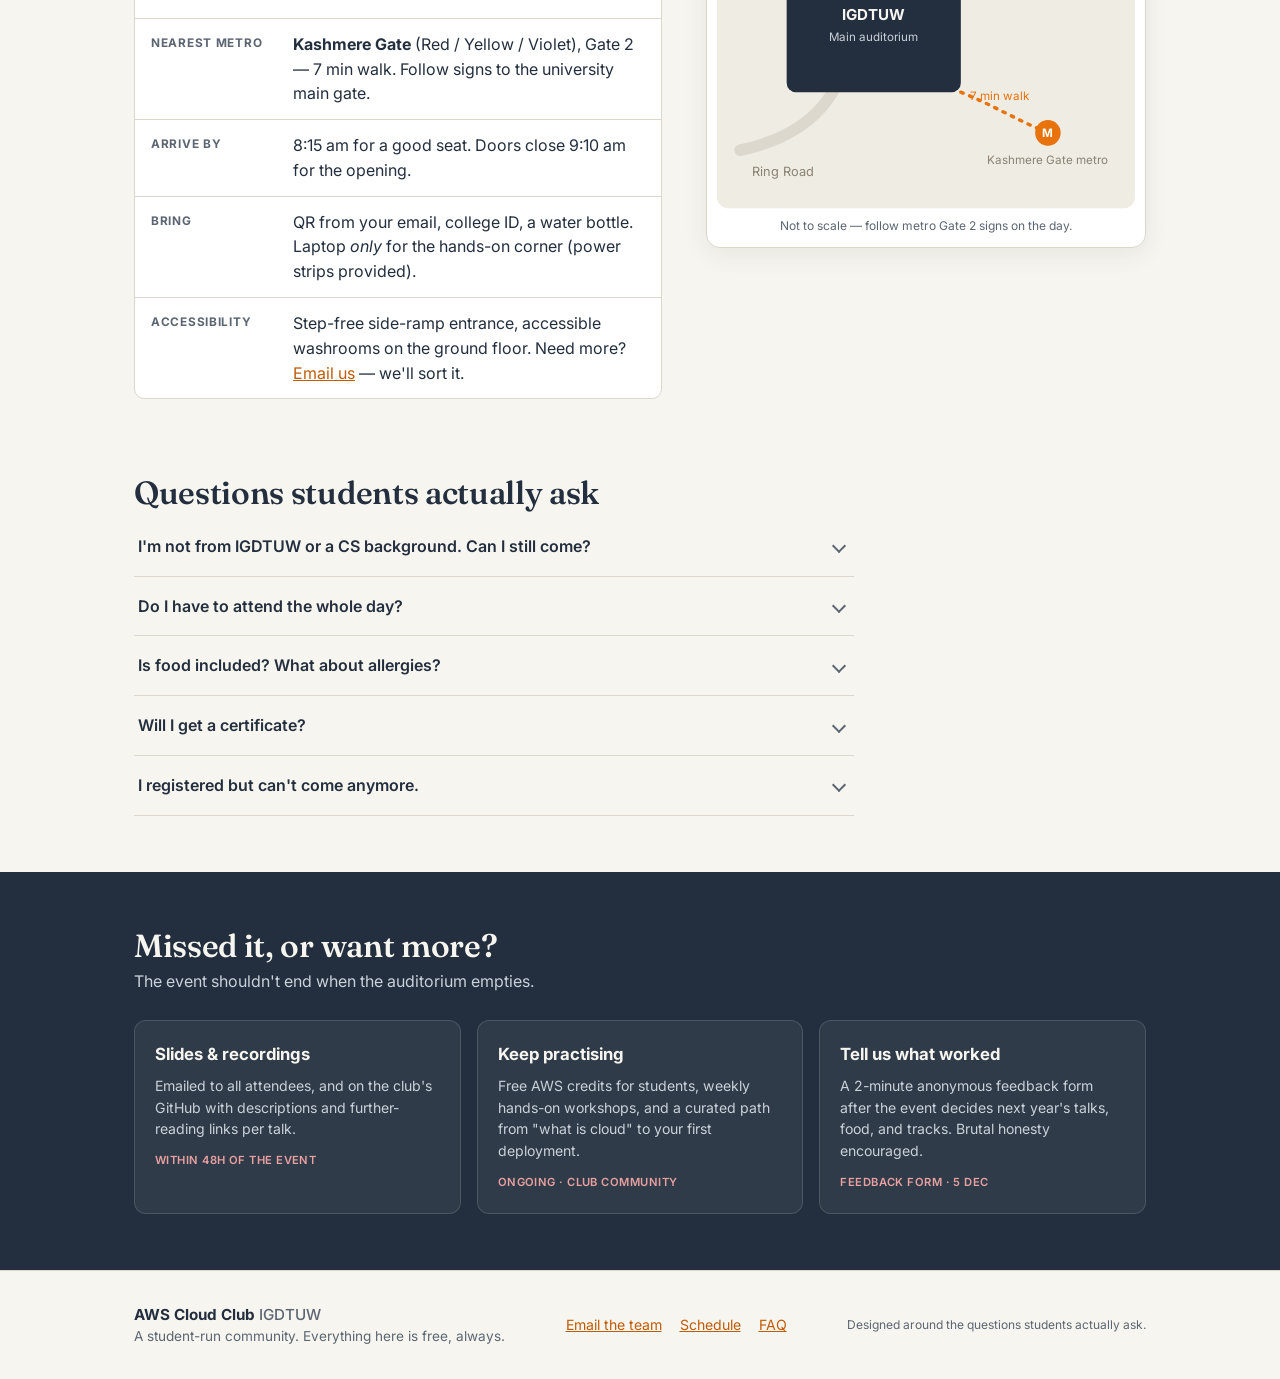
==== commit bef4ab60: "Update event date to Sat, 5 Dec 2026 (hero, countdown, .ics, feedback form, reminder copy)" ====
--- a/aws-community-day-standalone.html
+++ b/aws-community-day-standalone.html
@@ -367,7 +367,7 @@
     <div class="after-cards">
       <article class="after-card"><h3>Slides &amp; recordings</h3><p>Emailed to all attendees, and on the club's GitHub with descriptions and further-reading links per talk.</p><span class="after-when">Within 48h of the event</span></article>
       <article class="after-card"><h3>Keep practising</h3><p>Free AWS credits for students, weekly hands-on workshops, and a curated path from "what is cloud" to your first deployment.</p><span class="after-when">Ongoing · club community</span></article>
-      <article class="after-card"><h3>Tell us what worked</h3><p>A 2-minute anonymous feedback form after the event decides next year's talks, food, and tracks. Brutal honesty encouraged.</p><span class="after-when">Feedback form · 3 Feb</span></article>
+      <article class="after-card"><h3>Tell us what worked</h3><p>A 2-minute anonymous feedback form after the event decides next year's talks, food, and tracks. Brutal honesty encouraged.</p><span class="after-when">Feedback form · 5 Dec</span></article>
     </div>
   </div>
 </section>
@@ -404,7 +404,7 @@
       <p class="modal-sub">A confirmation with your check-in QR is on its way to <b id="confEmail">your inbox</b> — usually a couple of minutes.</p>
       <div class="confirm-box">
         <p><b>Your next 3 steps</b></p>
-        <ol><li>Add it to your calendar so it doesn't sneak up on you</li><li>Watch for the reminder email on 2 Feb</li><li>Show the QR + college ID at check-in, 8:15–9:00 am</li></ol>
+        <ol><li>Add it to your calendar so it doesn't sneak up on you</li><li>Watch for the reminder email on 4 Dec</li><li>Show the QR + college ID at check-in, 8:15–9:00 am</li></ol>
       </div>
       <button class="btn btn-primary btn-lg btn-block" id="confCalBtn">Add to calendar</button>
       <button class="btn btn-ghost btn-lg btn-block" data-close-modal>Back to the site</button>
